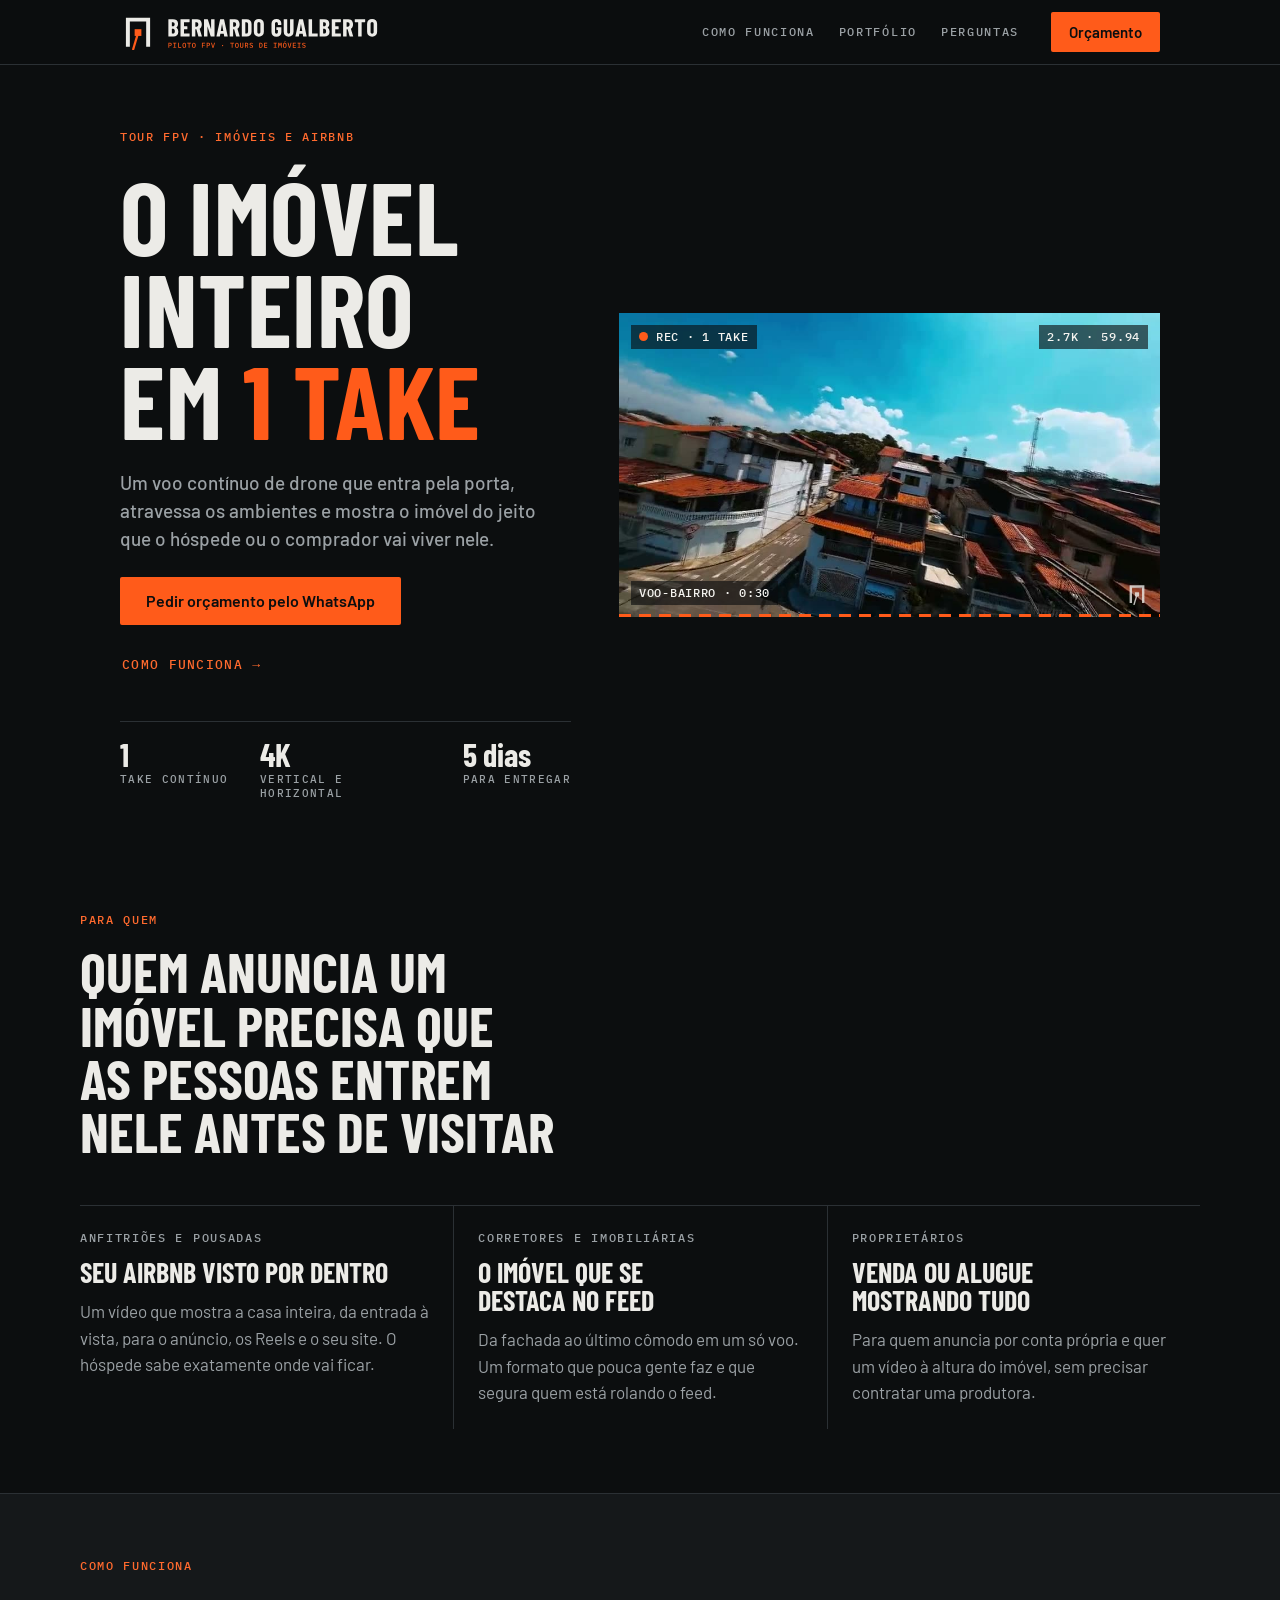
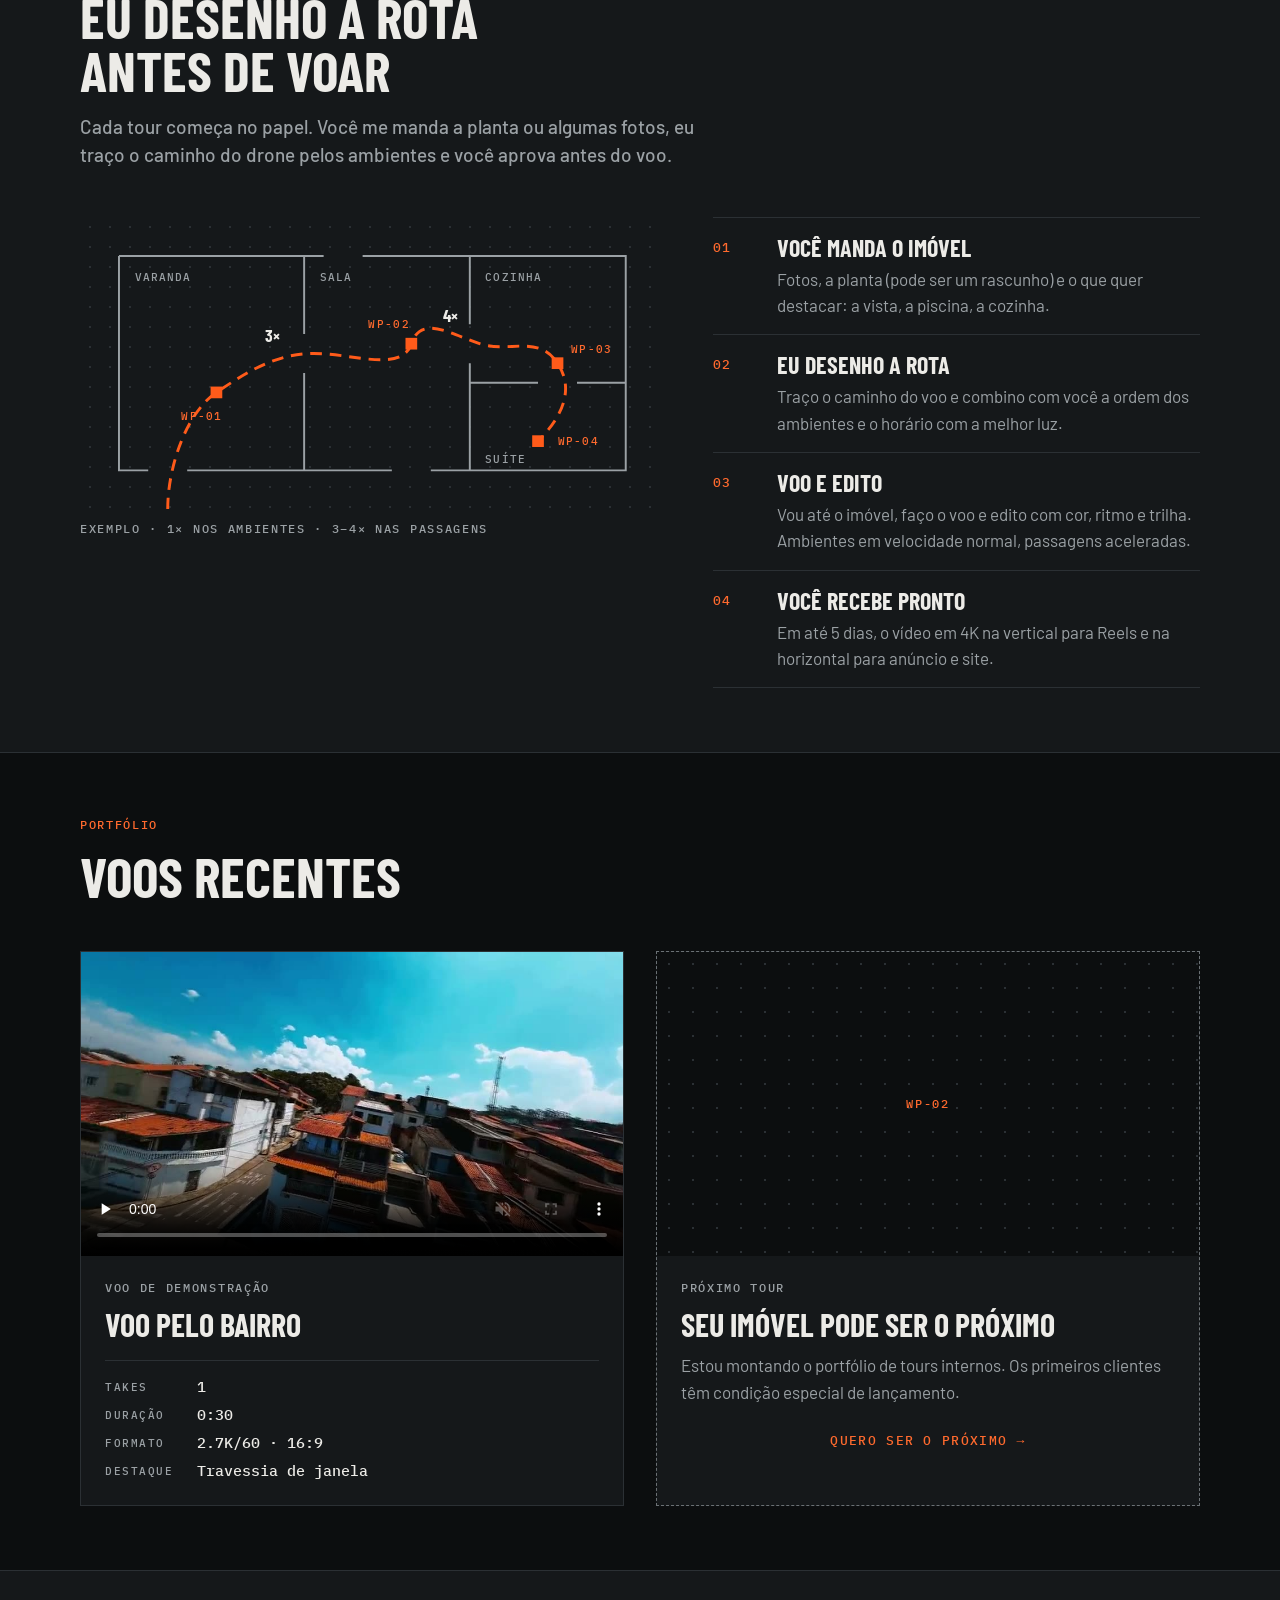
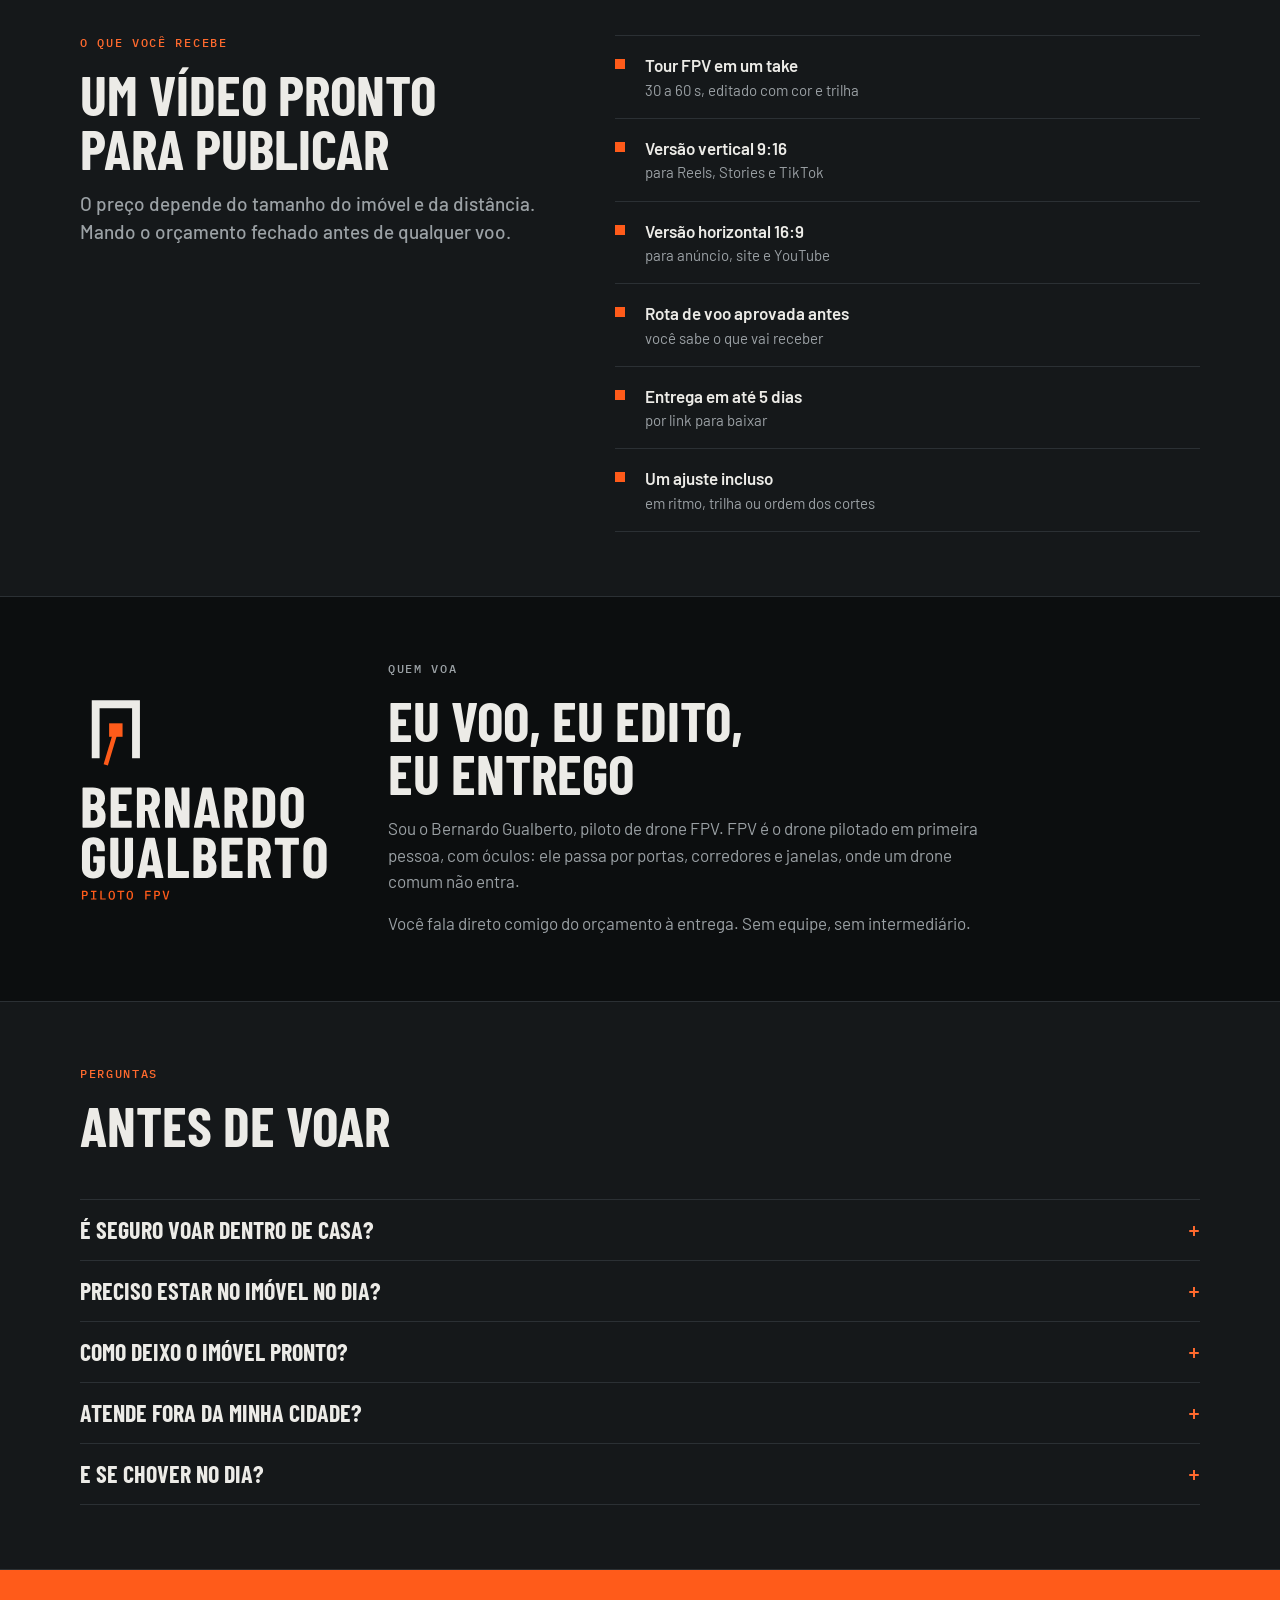
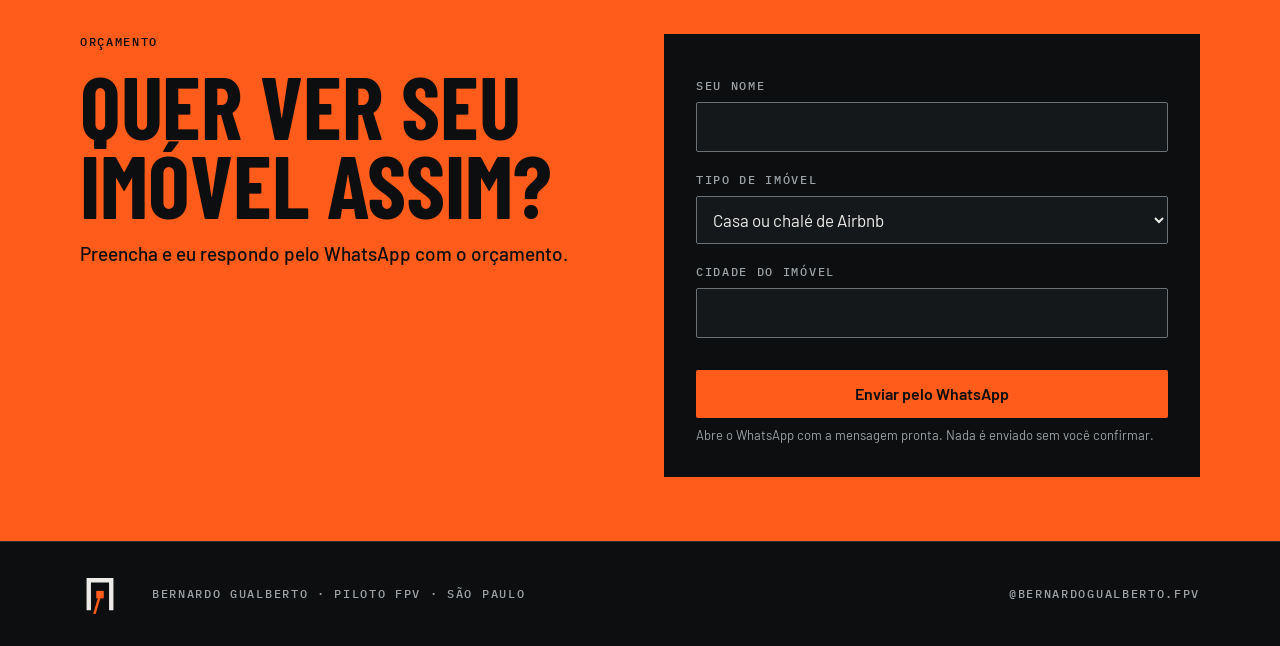
==== index.html @ 13e0ed96 "first commit" ====
<!doctype html>
<html lang="pt-BR">
<head>
<meta charset="utf-8">
<meta name="viewport" content="width=device-width, initial-scale=1, viewport-fit=cover">
<title>Bernardo Gualberto · Tour FPV de imóveis e Airbnb</title>
<meta name="description" content="Tour FPV de imóveis, Airbnb e pousadas: um voo contínuo de drone que entra pela porta e mostra o imóvel inteiro em um take. Orçamento pelo WhatsApp.">
<meta name="theme-color" content="#0c0e0f">
<link rel="icon" href="favicon.svg" type="image/svg+xml">
<link rel="canonical" href="https://bernardogualberto.com.br/">
<meta property="og:type" content="website">
<meta property="og:locale" content="pt_BR">
<meta property="og:title" content="Bernardo Gualberto · Tour FPV de imóveis">
<meta property="og:description" content="O imóvel inteiro em um take. Tour FPV para Airbnb, pousadas e imóveis à venda.">
<meta property="og:url" content="https://bernardogualberto.com.br/">
<meta property="og:image" content="https://bernardogualberto.com.br/assets/og.png">
<meta name="twitter:card" content="summary_large_image">
<link rel="preload" href="assets/fonts/barlow-condensed-latin-700-normal.woff2" as="font" type="font/woff2" crossorigin>
<link rel="stylesheet" href="styles.css">
<script type="application/ld+json">
{"@context":"https://schema.org","@type":"ProfessionalService","name":"Bernardo Gualberto · Tour FPV","description":"Filmagem FPV de imóveis, Airbnb e pousadas em um voo contínuo.","url":"https://bernardogualberto.com.br/","image":"https://bernardogualberto.com.br/assets/og.png","areaServed":"São Paulo","founder":{"@type":"Person","name":"Bernardo Gualberto","jobTitle":"Piloto de drone FPV"},"sameAs":["https://www.instagram.com/bernardogualberto.fpv/"]}
</script>
</head>
<body>

<header class="topo">
  <div class="topo__in">
    <a href="#inicio" class="topo__marca" aria-label="Bernardo Gualberto, início">
      <img src="assets/logos/assinatura-horizontal-noite.svg" alt="Bernardo Gualberto, piloto FPV" width="360" height="64">
    </a>
    <nav class="topo__nav" aria-label="Seções">
      <a href="#como-funciona">Como funciona</a>
      <a href="#portfolio">Portfólio</a>
      <a href="#perguntas">Perguntas</a>
    </nav>
    <a class="btn btn--primario btn--peq js-whats" href="#contato" data-msg="Oi Bernardo, quero um orçamento de tour FPV.">Orçamento</a>
  </div>
</header>

<main id="inicio">

  <!-- HERO: o vídeo é a prova -->
  <section class="hero">
    <div class="hero__texto">
      <p class="rotulo rotulo--sinal">Tour FPV · Imóveis e Airbnb</p>
      <h1 class="hero__titulo">O imóvel inteiro em <span class="destaque">1 take</span></h1>
      <p class="lead">Um voo contínuo de drone que entra pela porta, atravessa os ambientes e mostra o imóvel do jeito que o hóspede ou o comprador vai viver nele.</p>
      <div class="acoes">
        <a class="btn btn--primario js-whats" href="#contato" data-msg="Oi Bernardo, quero um orçamento de tour FPV.">Pedir orçamento pelo WhatsApp</a>
        <a class="btn btn--rota" href="#como-funciona">Como funciona →</a>
      </div>
      <ul class="hero__dados">
        <li><b>1</b><span>take contínuo</span></li>
        <li><b>4K</b><span>vertical e horizontal</span></li>
        <li><b>5 dias</b><span>para entregar</span></li>
      </ul>
    </div>
    <figure class="quadro hero__video">
      <video src="assets/media/voo-bairro.mp4" poster="assets/media/voo-bairro.jpg" autoplay muted loop playsinline preload="metadata" aria-label="Voo FPV contínuo pelo bairro, atravessando uma janela"></video>
      <div class="osd osd--te"><span class="osd__rec"></span>REC · 1 TAKE</div>
      <div class="osd osd--td">2.7K · 59.94</div>
      <div class="osd osd--be">VOO-BAIRRO · 0:30</div>
      <img class="osd--bd osd__marca" src="assets/logos/simbolo-mono-claro.svg" alt="" width="22" height="22">
    </figure>
  </section>

  <!-- PARA QUEM -->
  <section class="secao" id="para-quem">
    <div class="secao__cab">
      <p class="rotulo rotulo--sinal">Para quem</p>
      <h2 class="titulo-secao">Quem anuncia um imóvel precisa que as pessoas entrem nele antes de visitar</h2>
    </div>
    <div class="publicos">
      <article class="publico">
        <p class="rotulo">Anfitriões e pousadas</p>
        <h3>Seu Airbnb visto por dentro</h3>
        <p>Um vídeo que mostra a casa inteira, da entrada à vista, para o anúncio, os Reels e o seu site. O hóspede sabe exatamente onde vai ficar.</p>
      </article>
      <article class="publico">
        <p class="rotulo">Corretores e imobiliárias</p>
        <h3>O imóvel que se destaca no feed</h3>
        <p>Da fachada ao último cômodo em um só voo. Um formato que pouca gente faz e que segura quem está rolando o feed.</p>
      </article>
      <article class="publico">
        <p class="rotulo">Proprietários</p>
        <h3>Venda ou alugue mostrando tudo</h3>
        <p>Para quem anuncia por conta própria e quer um vídeo à altura do imóvel, sem precisar contratar uma produtora.</p>
      </article>
    </div>
  </section>

  <!-- COMO FUNCIONA: sequência real, por isso numerada -->
  <section class="secao secao--alivio" id="como-funciona">
    <div class="secao__cab">
      <p class="rotulo rotulo--sinal">Como funciona</p>
      <h2 class="titulo-secao">Eu desenho a rota antes de voar</h2>
      <p class="lead">Cada tour começa no papel. Você me manda a planta ou algumas fotos, eu traço o caminho do drone pelos ambientes e você aprova antes do voo.</p>
    </div>
    <div class="rota-grid">
      <figure class="rota" aria-label="Exemplo de rota de voo sobre a planta de uma casa">
        <svg viewBox="0 0 600 300" role="img">
          <title>Exemplo de rota de voo: entra pela varanda, passa pela sala e pela cozinha e termina na suíte</title>
          <path class="parede" d="M40 40H250M290 40H560V260H360M320 260H110M70 260H40V40"/>
          <path class="parede" d="M230 40V120M230 160V260"/>
          <path class="parede" d="M400 40V110M400 150V260"/>
          <path class="parede" d="M400 170H470M510 170H560"/>
          <text class="amb" x="56" y="66">VARANDA</text>
          <text class="amb" x="246" y="66">SALA</text>
          <text class="amb" x="416" y="66">COZINHA</text>
          <text class="amb" x="416" y="252">SUÍTE</text>
          <path class="linha-rota" d="M90 300C90 255 110 200 140 180S200 140 240 140S330 160 340 130S380 120 410 130S470 120 490 150S490 210 470 230"/>
          <rect class="wp" x="134" y="174" width="12" height="12"/><text class="wp-txt" x="104" y="208">WP-01</text>
          <rect class="wp" x="334" y="124" width="12" height="12"/><text class="wp-txt" x="296" y="114">WP-02</text>
          <rect class="wp" x="484" y="144" width="12" height="12"/><text class="wp-txt" x="504" y="140">WP-03</text>
          <rect class="wp" x="464" y="224" width="12" height="12"/><text class="wp-txt" x="490" y="234">WP-04</text>
          <text class="vel" x="190" y="128">3×</text><text class="vel" x="372" y="108">4×</text>
        </svg>
        <figcaption class="rotulo">Exemplo · 1× nos ambientes · 3–4× nas passagens</figcaption>
      </figure>
      <ol class="passos">
        <li><span class="passos__n">01</span><div><h3>Você manda o imóvel</h3><p>Fotos, a planta (pode ser um rascunho) e o que quer destacar: a vista, a piscina, a cozinha.</p></div></li>
        <li><span class="passos__n">02</span><div><h3>Eu desenho a rota</h3><p>Traço o caminho do voo e combino com você a ordem dos ambientes e o horário com a melhor luz.</p></div></li>
        <li><span class="passos__n">03</span><div><h3>Voo e edito</h3><p>Vou até o imóvel, faço o voo e edito com cor, ritmo e trilha. Ambientes em velocidade normal, passagens aceleradas.</p></div></li>
        <li><span class="passos__n">04</span><div><h3>Você recebe pronto</h3><p>Em até 5 dias, o vídeo em 4K na vertical para Reels e na horizontal para anúncio e site.</p></div></li>
      </ol>
    </div>
  </section>

  <!-- PORTFÓLIO -->
  <section class="secao" id="portfolio">
    <div class="secao__cab">
      <p class="rotulo rotulo--sinal">Portfólio</p>
      <h2 class="titulo-secao">Voos recentes</h2>
    </div>
    <div class="portfolio">
      <article class="ficha">
        <figure class="quadro">
          <video src="assets/media/voo-bairro.mp4" poster="assets/media/voo-bairro.jpg" controls muted playsinline preload="none" aria-label="Voo FPV pelo bairro"></video>
        </figure>
        <div class="ficha__corpo">
          <p class="rotulo rotulo--sinal">Voo de demonstração</p>
          <h3>Voo pelo bairro</h3>
          <dl>
            <dt>Takes</dt><dd>1</dd>
            <dt>Duração</dt><dd>0:30</dd>
            <dt>Formato</dt><dd>2.7K/60 · 16:9</dd>
            <dt>Destaque</dt><dd>Travessia de janela</dd>
          </dl>
        </div>
      </article>
      <article class="ficha ficha--vaga">
        <div class="quadro quadro--vazio">
          <span class="rotulo">WP-02</span>
        </div>
        <div class="ficha__corpo">
          <p class="rotulo rotulo--sinal">Próximo tour</p>
          <h3>Seu imóvel pode ser o próximo</h3>
          <p>Estou montando o portfólio de tours internos. Os primeiros clientes têm condição especial de lançamento.</p>
          <a class="btn btn--rota js-whats" href="#contato" data-msg="Oi Bernardo, vi a condição de lançamento e quero um orçamento de tour FPV.">Quero ser o próximo →</a>
        </div>
      </article>
    </div>
  </section>

  <!-- O QUE VEM NO PACOTE -->
  <section class="secao secao--alivio" id="pacote">
    <div class="pacote">
      <div class="secao__cab">
        <p class="rotulo rotulo--sinal">O que você recebe</p>
        <h2 class="titulo-secao">Um vídeo pronto para publicar</h2>
        <p class="lead">O preço depende do tamanho do imóvel e da distância. Mando o orçamento fechado antes de qualquer voo.</p>
      </div>
      <ul class="entregas">
        <li><b>Tour FPV em um take</b><span>30 a 60 s, editado com cor e trilha</span></li>
        <li><b>Versão vertical 9:16</b><span>para Reels, Stories e TikTok</span></li>
        <li><b>Versão horizontal 16:9</b><span>para anúncio, site e YouTube</span></li>
        <li><b>Rota de voo aprovada antes</b><span>você sabe o que vai receber</span></li>
        <li><b>Entrega em até 5 dias</b><span>por link para baixar</span></li>
        <li><b>Um ajuste incluso</b><span>em ritmo, trilha ou ordem dos cortes</span></li>
      </ul>
    </div>
  </section>

  <!-- SOBRE -->
  <section class="secao" id="sobre">
    <div class="sobre">
      <img class="sobre__marca" src="assets/logos/assinatura-empilhada-noite.svg" alt="Bernardo Gualberto, piloto FPV" width="250" height="236">
      <div class="sobre__texto">
        <p class="rotulo rotulo--sinal">Quem voa</p>
        <h2 class="titulo-secao">Eu voo, eu edito, eu entrego</h2>
        <p>Sou o Bernardo Gualberto, piloto de drone FPV. FPV é o drone pilotado em primeira pessoa, com óculos: ele passa por portas, corredores e janelas, onde um drone comum não entra.</p>
        <p>Você fala direto comigo do orçamento à entrega. Sem equipe, sem intermediário.</p>
      </div>
    </div>
  </section>

  <!-- PERGUNTAS -->
  <section class="secao secao--alivio" id="perguntas">
    <div class="secao__cab">
      <p class="rotulo rotulo--sinal">Perguntas</p>
      <h2 class="titulo-secao">Antes de voar</h2>
    </div>
    <div class="faq">
      <details>
        <summary>É seguro voar dentro de casa?</summary>
        <p>Sim. Uso um drone FPV de proteção nas hélices, feito para voo perto de paredes e móveis. Antes do voo, combinamos o que fica guardado e quem fica fora do caminho.</p>
      </details>
      <details>
        <summary>Preciso estar no imóvel no dia?</summary>
        <p>Não precisa. Basta alguém abrir o imóvel e deixar os ambientes arrumados. O voo leva de 1 a 2 horas, contando os testes.</p>
      </details>
      <details>
        <summary>Como deixo o imóvel pronto?</summary>
        <p>Como para uma visita: camas feitas, bancadas livres, luzes acesas e cortinas abertas. Mando um checklist depois da aprovação.</p>
      </details>
      <details>
        <summary>Atende fora da minha cidade?</summary>
        <p>Atendo São Paulo e região. Para outras cidades, o deslocamento entra no orçamento.</p>
      </details>
      <details>
        <summary>E se chover no dia?</summary>
        <p>Remarcamos sem custo. Tour interno pode acontecer com tempo nublado; o voo externo depende do vento e da chuva.</p>
      </details>
    </div>
  </section>

  <!-- CONTATO: monta a mensagem e abre o WhatsApp -->
  <section class="secao contato" id="contato">
    <div class="contato__in">
      <div class="secao__cab">
        <p class="rotulo rotulo--sinal">Orçamento</p>
        <h2 class="contato__titulo">Quer ver seu imóvel assim?</h2>
        <p class="lead">Preencha e eu respondo pelo WhatsApp com o orçamento.</p>
      </div>
      <form class="form" id="form-orcamento" novalidate>
        <label for="f-nome">Seu nome</label>
        <input id="f-nome" name="nome" autocomplete="name" required>
        <label for="f-tipo">Tipo de imóvel</label>
        <select id="f-tipo" name="tipo">
          <option>Casa ou chalé de Airbnb</option>
          <option>Pousada ou hotel</option>
          <option>Apartamento</option>
          <option>Casa à venda</option>
          <option>Sítio ou chácara</option>
          <option>Outro</option>
        </select>
        <label for="f-cidade">Cidade do imóvel</label>
        <input id="f-cidade" name="cidade" autocomplete="address-level2" required>
        <p class="form__erro" id="form-erro" hidden>Preencha seu nome e a cidade do imóvel.</p>
        <button class="btn btn--primario" type="submit">Enviar pelo WhatsApp</button>
        <p class="nota">Abre o WhatsApp com a mensagem pronta. Nada é enviado sem você confirmar.</p>
      </form>
    </div>
  </section>

</main>

<footer class="rodape">
  <div class="rodape__in">
    <img src="assets/logos/simbolo-noite.svg" alt="" width="40" height="40">
    <p class="rotulo">Bernardo Gualberto · Piloto FPV · São Paulo</p>
    <a class="rotulo" href="https://www.instagram.com/bernardogualberto.fpv/" rel="noopener">@bernardogualberto.fpv</a>
  </div>
</footer>

<a class="whats-flutuante js-whats" href="#contato" data-msg="Oi Bernardo, quero um orçamento de tour FPV." aria-label="Falar no WhatsApp">Orçamento</a>

<script src="script.js" defer></script>
</body>
</html>
---- styles.css ----
/* Bernardo Gualberto · Plano de Voo — landing page.
   Layout: coluna editorial de 1120px; hero em duas colunas (texto | quadro de vídeo com OSD),
   seções alternando fundo e alívio, sem cards arredondados nem sombras. Tema único: Noite. */

@font-face { font-family: "Barlow Condensed"; src: url("assets/fonts/barlow-condensed-latin-700-normal.woff2") format("woff2"); font-weight: 700; font-display: swap; }
@font-face { font-family: "Barlow"; src: url("assets/fonts/barlow-latin-400-normal.woff2") format("woff2"); font-weight: 400; font-display: swap; }
@font-face { font-family: "Barlow"; src: url("assets/fonts/barlow-latin-500-normal.woff2") format("woff2"); font-weight: 500; font-display: swap; }
@font-face { font-family: "Barlow"; src: url("assets/fonts/barlow-latin-600-normal.woff2") format("woff2"); font-weight: 600; font-display: swap; }
@font-face { font-family: "IBM Plex Mono"; src: url("assets/fonts/ibm-plex-mono-latin-500-normal.woff2") format("woff2"); font-weight: 500; font-display: swap; }

:root {
  color-scheme: dark;
  --fundo: #0c0e0f;
  --painel: #15181a;
  --alivio: #1e2225;
  --linha: #2b3034;
  --borda: #6b7175;
  --texto: #ecebe7;
  --texto-2: #9ba1a5;
  --sinal: #ff5b1a;
  --sinal-texto: #ff6a2e;
  --sobre-sinal: #0c0e0f;
  --osd: #f5f4f0;
  --osd-fundo: rgba(10, 12, 13, 0.62);

  --font-display: "Barlow Condensed", "Arial Narrow", sans-serif;
  --font-texto: Barlow, "Helvetica Neue", Arial, sans-serif;
  --font-mono: "IBM Plex Mono", ui-monospace, Menlo, monospace;

  --e1: 4px; --e2: 8px; --e3: 12px; --e4: 16px; --e6: 24px; --e8: 32px; --e12: 48px; --e16: 64px;
  --largura: 1120px;
  --gutter: clamp(16px, 4vw, 40px);
}

*, *::before, *::after { box-sizing: border-box; }
html { scroll-behavior: smooth; scroll-padding-top: 80px; }
body { margin: 0; background: var(--fundo); color: var(--texto); font: 400 17px/1.55 var(--font-texto); -webkit-font-smoothing: antialiased; }
img, video { max-width: 100%; display: block; }
a { color: inherit; }
h1, h2, h3 { margin: 0; text-wrap: balance; }
p { margin: 0; }
:focus-visible { outline: 2px solid var(--sinal-texto); outline-offset: 2px; }

.rotulo { font: 500 12px/16px var(--font-mono); letter-spacing: .14em; text-transform: uppercase; color: var(--texto-2); }
.rotulo--sinal { color: var(--sinal-texto); }
.lead { font-size: 19px; line-height: 28px; font-weight: 500; color: var(--texto-2); max-width: 60ch; }
.destaque { color: var(--sinal); }
.nota { font-size: 13px; line-height: 19px; color: var(--texto-2); }

/* Botões */
.btn { display: inline-flex; align-items: center; justify-content: center; gap: var(--e2); font: 600 16px/20px var(--font-texto); padding: var(--e3) var(--e6); border-radius: 2px; border: 2px solid transparent; text-decoration: none; cursor: pointer; transition: background .15s, color .15s, border-color .15s; }
.btn--primario { background: var(--sinal); color: var(--sobre-sinal); }
.btn--primario:hover { background: var(--texto); }
.btn--peq { padding: var(--e2) var(--e4); font-size: 15px; }
.btn--rota { padding-inline: 0; background: none; color: var(--sinal-texto); font: 500 13px/20px var(--font-mono); letter-spacing: .1em; text-transform: uppercase; }
.btn--rota:hover { color: var(--texto); }
.acoes { display: flex; flex-wrap: wrap; align-items: center; gap: var(--e4) var(--e8); }

/* Topo */
.topo { position: sticky; top: env(safe-area-inset-top, 0px); z-index: 10; background: rgba(12, 14, 15, .92); backdrop-filter: blur(8px); border-bottom: 1px solid var(--linha); }
.topo__in { max-width: var(--largura); margin: 0 auto; padding: var(--e3) var(--gutter); display: flex; align-items: center; gap: var(--e8); }
.topo__marca img { width: 260px; height: auto; }
.topo__nav { display: flex; gap: var(--e6); margin-left: auto; }
.topo__nav a { font: 500 12px/16px var(--font-mono); letter-spacing: .14em; text-transform: uppercase; text-decoration: none; color: var(--texto-2); }
.topo__nav a:hover { color: var(--texto); }

/* Hero */
.hero { max-width: var(--largura); margin: 0 auto; padding: var(--e16) var(--gutter) var(--e12); display: grid; grid-template-columns: minmax(0, 5fr) minmax(0, 6fr); gap: var(--e12); align-items: center; }
.hero__texto { display: flex; flex-direction: column; gap: var(--e6); min-width: 0; }
.hero__titulo { font: 700 clamp(56px, 8vw, 104px)/.9 var(--font-display); text-transform: uppercase; letter-spacing: .005em; }
.hero__dados { list-style: none; margin: var(--e2) 0 0; padding: var(--e4) 0 0; border-top: 1px solid var(--linha); display: grid; grid-template-columns: repeat(3, auto); justify-content: start; gap: var(--e8); }
.hero__dados li { display: flex; flex-direction: column; gap: 2px; }
.hero__dados b { font: 700 32px/1 var(--font-display); }
.hero__dados span { font: 500 11px/14px var(--font-mono); letter-spacing: .12em; text-transform: uppercase; color: var(--texto-2); }

/* Quadro de vídeo com OSD */
.quadro { position: relative; margin: 0; aspect-ratio: 16 / 9; width: 100%; max-width: 100%; overflow: hidden; background: var(--alivio); }
.quadro video { width: 100%; height: 100%; object-fit: cover; }
.osd { position: absolute; display: flex; align-items: center; gap: var(--e2); font: 500 12px/16px var(--font-mono); letter-spacing: .06em; color: var(--osd); background: var(--osd-fundo); padding: var(--e1) var(--e2); pointer-events: none; }
.osd--te { top: var(--e3); left: var(--e3); }
.osd--td { top: var(--e3); right: var(--e3); }
.osd--be { bottom: var(--e3); left: var(--e3); }
.osd--bd { position: absolute; bottom: var(--e3); right: var(--e3); }
.osd__rec { width: 9px; height: 9px; border-radius: 50%; background: var(--sinal); animation: rec 1.6s steps(2, jump-none) infinite; }
.osd__marca { width: 22px; height: 22px; opacity: .8; }
@keyframes rec { 50% { opacity: .2; } }
/* a rota tracejada que corta a base do hero */
.hero__video::after { content: ""; position: absolute; left: 0; right: 0; bottom: 0; height: 3px; background: repeating-linear-gradient(90deg, var(--sinal) 0 12px, transparent 12px 20px); }

/* Seções */
.secao { padding: var(--e16) var(--gutter); }
.secao > * { max-width: var(--largura); margin-inline: auto; }
.secao--alivio { background: var(--painel); border-block: 1px solid var(--linha); }
.secao__cab { display: flex; flex-direction: column; gap: var(--e4); margin-bottom: var(--e12); }
.titulo-secao { font: 700 clamp(36px, 5vw, 56px)/.95 var(--font-display); text-transform: uppercase; max-width: 22ch; }

/* Para quem */
.publicos { display: grid; grid-template-columns: repeat(3, minmax(0, 1fr)); gap: 0; border-top: 1px solid var(--linha); }
.publico { display: flex; flex-direction: column; gap: var(--e3); padding: var(--e6) var(--e6) var(--e6) 0; }
.publico + .publico { padding-left: var(--e6); border-left: 1px solid var(--linha); }
.publico h3 { font: 700 28px/1 var(--font-display); text-transform: uppercase; }
.publico p:last-child { color: var(--texto-2); }

/* Rota de voo */
.rota-grid { display: grid; grid-template-columns: minmax(0, 6fr) minmax(0, 5fr); gap: var(--e12); align-items: start; }
.rota { margin: 0; display: flex; flex-direction: column; gap: var(--e3); }
.rota svg { width: 100%; height: auto; background-image: radial-gradient(var(--linha) 1.2px, transparent 1.2px); background-size: 20px 20px; }
.rota .parede { fill: none; stroke: var(--texto-2); stroke-width: 2; }
.rota .linha-rota { fill: none; stroke: var(--sinal); stroke-width: 3; stroke-dasharray: 12 8; animation: voo 1.2s linear infinite; }
.rota .wp { fill: var(--sinal); }
.rota .wp-txt { fill: var(--sinal-texto); font: 500 11px var(--font-mono); letter-spacing: .12em; }
.rota .amb { fill: var(--texto-2); font: 500 11px var(--font-mono); letter-spacing: .1em; }
.rota .vel { fill: var(--texto); font: 700 18px var(--font-display); }
@keyframes voo { to { stroke-dashoffset: -20; } }
.passos { list-style: none; margin: 0; padding: 0; display: flex; flex-direction: column; }
.passos li { display: grid; grid-template-columns: 48px minmax(0, 1fr); gap: var(--e4); padding: var(--e4) 0; border-top: 1px solid var(--linha); }
.passos li:last-child { border-bottom: 1px solid var(--linha); }
.passos__n { font: 500 13px/28px var(--font-mono); letter-spacing: .1em; color: var(--sinal-texto); }
.passos h3 { font: 700 24px/28px var(--font-display); text-transform: uppercase; }
.passos p { color: var(--texto-2); margin-top: var(--e1); }

/* Portfólio */
.portfolio { display: grid; grid-template-columns: repeat(2, minmax(0, 1fr)); gap: var(--e8); }
.ficha { display: flex; flex-direction: column; background: var(--painel); border: 1px solid var(--linha); min-width: 0; }
.ficha__corpo { display: flex; flex-direction: column; gap: var(--e3); padding: var(--e6); }
.ficha h3 { font: 700 32px/1 var(--font-display); text-transform: uppercase; }
.ficha p { color: var(--texto-2); }
.ficha dl { margin: var(--e2) 0 0; padding-top: var(--e4); border-top: 1px solid var(--linha); display: grid; grid-template-columns: auto 1fr; gap: var(--e2) var(--e6); }
.ficha dt { font: 500 11px/20px var(--font-mono); letter-spacing: .14em; text-transform: uppercase; color: var(--texto-2); }
.ficha dd { margin: 0; font: 500 15px/20px var(--font-mono); font-variant-numeric: tabular-nums; }
.ficha--vaga { border-style: dashed; border-color: var(--borda); }
.quadro--vazio { display: grid; place-items: center; background-color: var(--fundo); background-image: radial-gradient(var(--linha) 1.5px, transparent 1.5px); background-size: 24px 24px; }
.quadro--vazio .rotulo { color: var(--sinal-texto); }

/* Pacote */
.pacote { display: grid; grid-template-columns: minmax(0, 5fr) minmax(0, 6fr); gap: var(--e12); align-items: start; }
.pacote .secao__cab { margin-bottom: 0; }
.entregas { list-style: none; margin: 0; padding: 0; border-top: 1px solid var(--linha); }
.entregas li { display: grid; grid-template-columns: 14px minmax(0, 1fr); column-gap: var(--e4); padding: var(--e4) 0; border-bottom: 1px solid var(--linha); }
.entregas li::before { content: ""; width: 10px; height: 10px; margin-top: 7px; background: var(--sinal); grid-row: span 2; }
.entregas b { font-weight: 600; }
.entregas span { color: var(--texto-2); font-size: 15px; }

/* Sobre */
.sobre { display: grid; grid-template-columns: 260px minmax(0, 1fr); gap: var(--e12); align-items: center; }
.sobre__marca { width: 250px; height: auto; }
.sobre__texto { display: flex; flex-direction: column; gap: var(--e4); max-width: 62ch; }
.sobre__texto p { color: var(--texto-2); }

/* FAQ */
.faq { display: flex; flex-direction: column; border-top: 1px solid var(--linha); }
.faq details { border-bottom: 1px solid var(--linha); }
.faq summary { list-style: none; cursor: pointer; display: flex; justify-content: space-between; gap: var(--e4); padding: var(--e4) 0; font: 700 24px/28px var(--font-display); text-transform: uppercase; }
.faq summary::-webkit-details-marker { display: none; }
.faq summary::after { content: "+"; font: 500 20px/28px var(--font-mono); color: var(--sinal-texto); }
.faq details[open] summary::after { content: "−"; }
.faq details p { padding-bottom: var(--e6); color: var(--texto-2); max-width: 65ch; }

/* Contato */
.contato { background: var(--sinal); color: var(--sobre-sinal); }
.contato__in { display: grid; grid-template-columns: minmax(0, 1fr) minmax(0, 1fr); gap: var(--e12); align-items: start; }
.contato .rotulo--sinal, .contato .lead { color: var(--sobre-sinal); }
.contato__titulo { font: 700 clamp(48px, 7vw, 88px)/.9 var(--font-display); text-transform: uppercase; }
.form { display: flex; flex-direction: column; gap: var(--e2); background: var(--fundo); color: var(--texto); padding: var(--e8); }
.form label { font: 500 12px/16px var(--font-mono); letter-spacing: .14em; text-transform: uppercase; color: var(--texto-2); margin-top: var(--e3); }
.form input, .form select { font: 400 17px/24px var(--font-texto); color: var(--texto); background: var(--painel); border: 1px solid var(--borda); border-radius: 2px; padding: var(--e3); width: 100%; }
.form input:focus, .form select:focus { outline: 2px solid var(--sinal-texto); outline-offset: 2px; }
.form .btn { margin-top: var(--e6); }
.form__erro { color: var(--sinal-texto); font-size: 14px; margin-top: var(--e2); }

/* Rodapé */
.rodape { border-top: 1px solid var(--linha); padding: var(--e8) var(--gutter) calc(var(--e8) + env(safe-area-inset-bottom, 0px)); }
.rodape__in { max-width: var(--largura); margin: 0 auto; display: flex; flex-wrap: wrap; align-items: center; gap: var(--e4) var(--e8); }
.rodape__in a { margin-left: auto; text-decoration: none; }
.rodape__in a:hover { color: var(--texto); }

/* Botão flutuante (só no celular) */
.whats-flutuante { display: none; }

@media (max-width: 900px) {
  .topo__nav { display: none; }
  .topo__in { justify-content: space-between; }
  .topo__marca img { width: 200px; }
  .hero, .rota-grid, .pacote, .contato__in { grid-template-columns: minmax(0, 1fr); }
  .hero { padding-top: var(--e8); gap: var(--e8); }
  .hero__video { order: -1; }
  .publicos { grid-template-columns: minmax(0, 1fr); }
  .publico, .publico + .publico { padding: var(--e6) 0; border-left: 0; }
  .publico + .publico { border-top: 1px solid var(--linha); }
  .portfolio { grid-template-columns: minmax(0, 1fr); }
  .sobre { grid-template-columns: minmax(0, 1fr); gap: var(--e8); }
  .sobre__marca { width: 180px; }
  .secao { padding-block: var(--e12); }
  .secao__cab { margin-bottom: var(--e8); }
  .form { padding: var(--e6); }
  .rodape__in a { margin-left: 0; }
  .whats-flutuante { display: inline-flex; position: fixed; right: var(--e4); bottom: calc(var(--e4) + env(safe-area-inset-bottom, 0px)); z-index: 20; background: var(--sinal); color: var(--sobre-sinal); font: 600 15px/20px var(--font-texto); padding: var(--e3) var(--e6); border-radius: 2px; text-decoration: none; }
}
@media (max-width: 420px) {
  .hero__dados { gap: var(--e4); }
  .hero__dados b { font-size: 26px; }
  .topo .btn--peq { display: none; }
}
@media (prefers-reduced-motion: reduce) {
  html { scroll-behavior: auto; }
  .rota .linha-rota, .osd__rec { animation: none; }
}
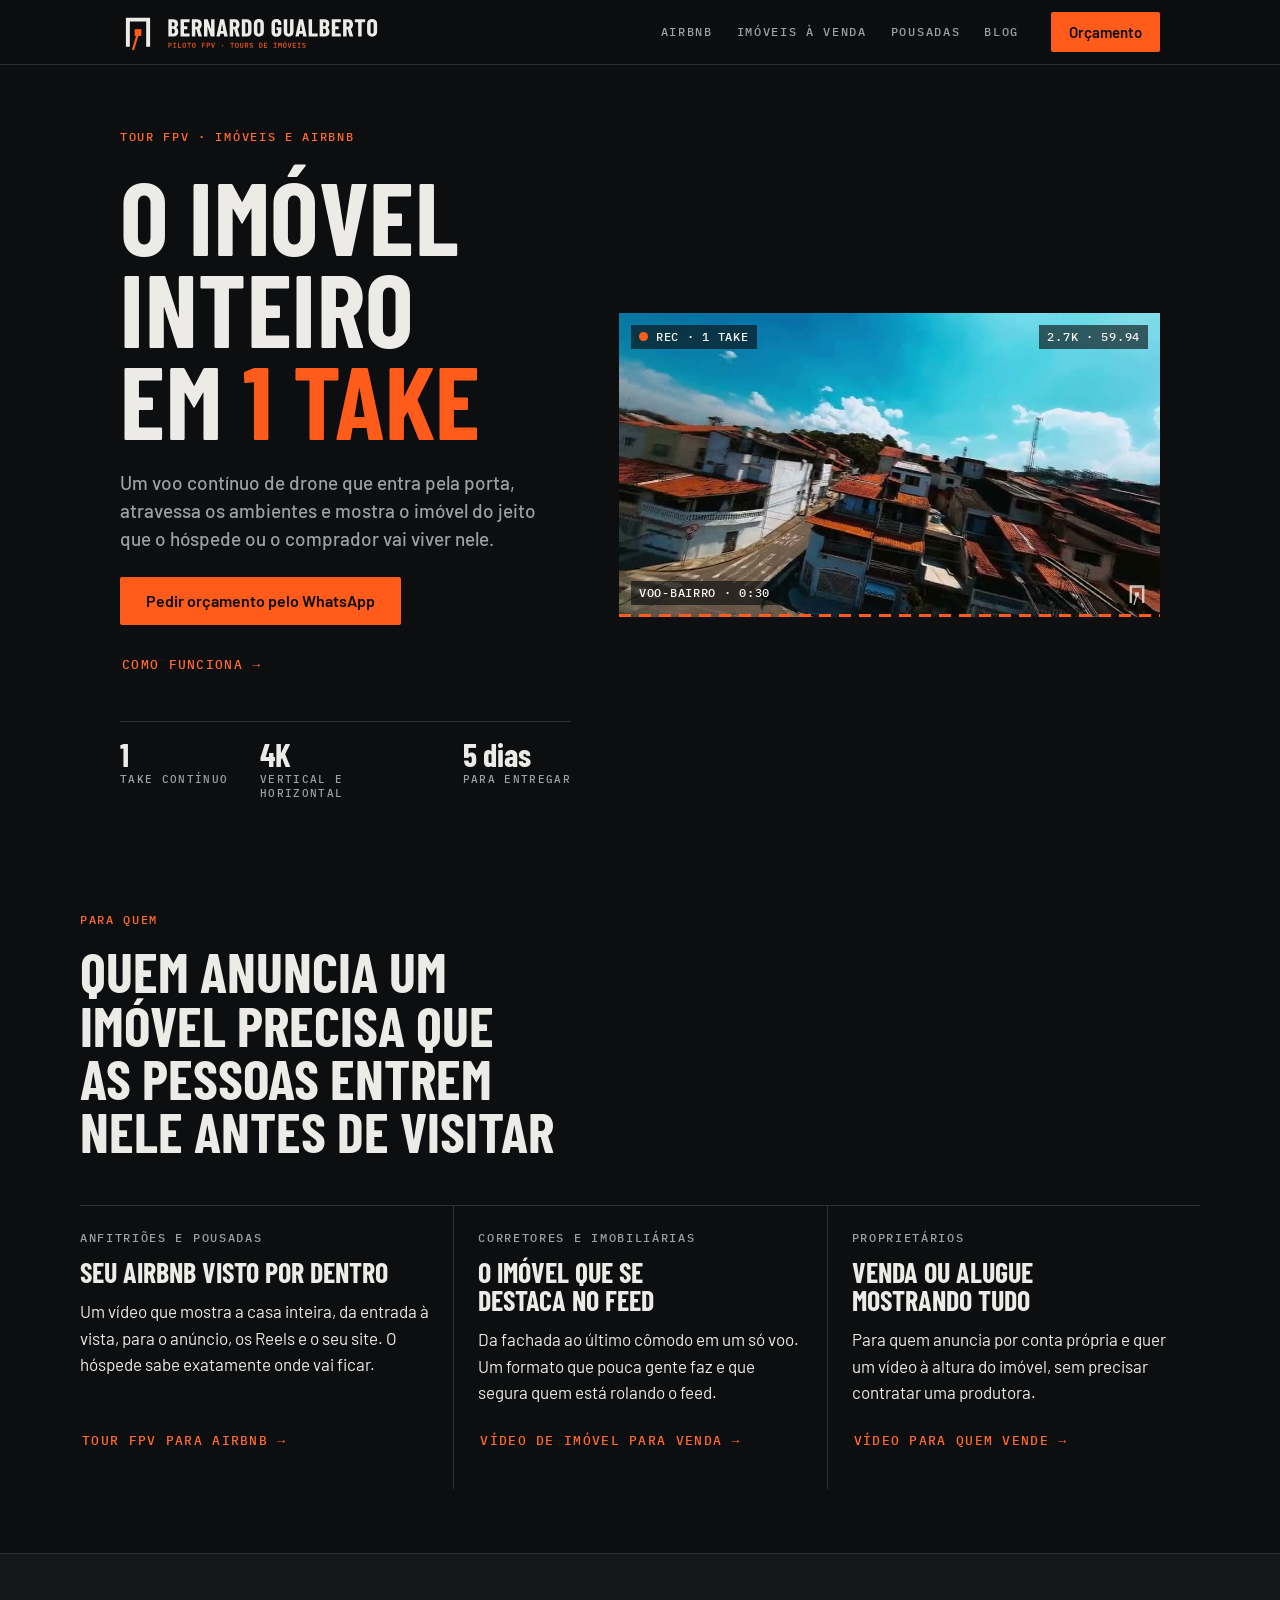
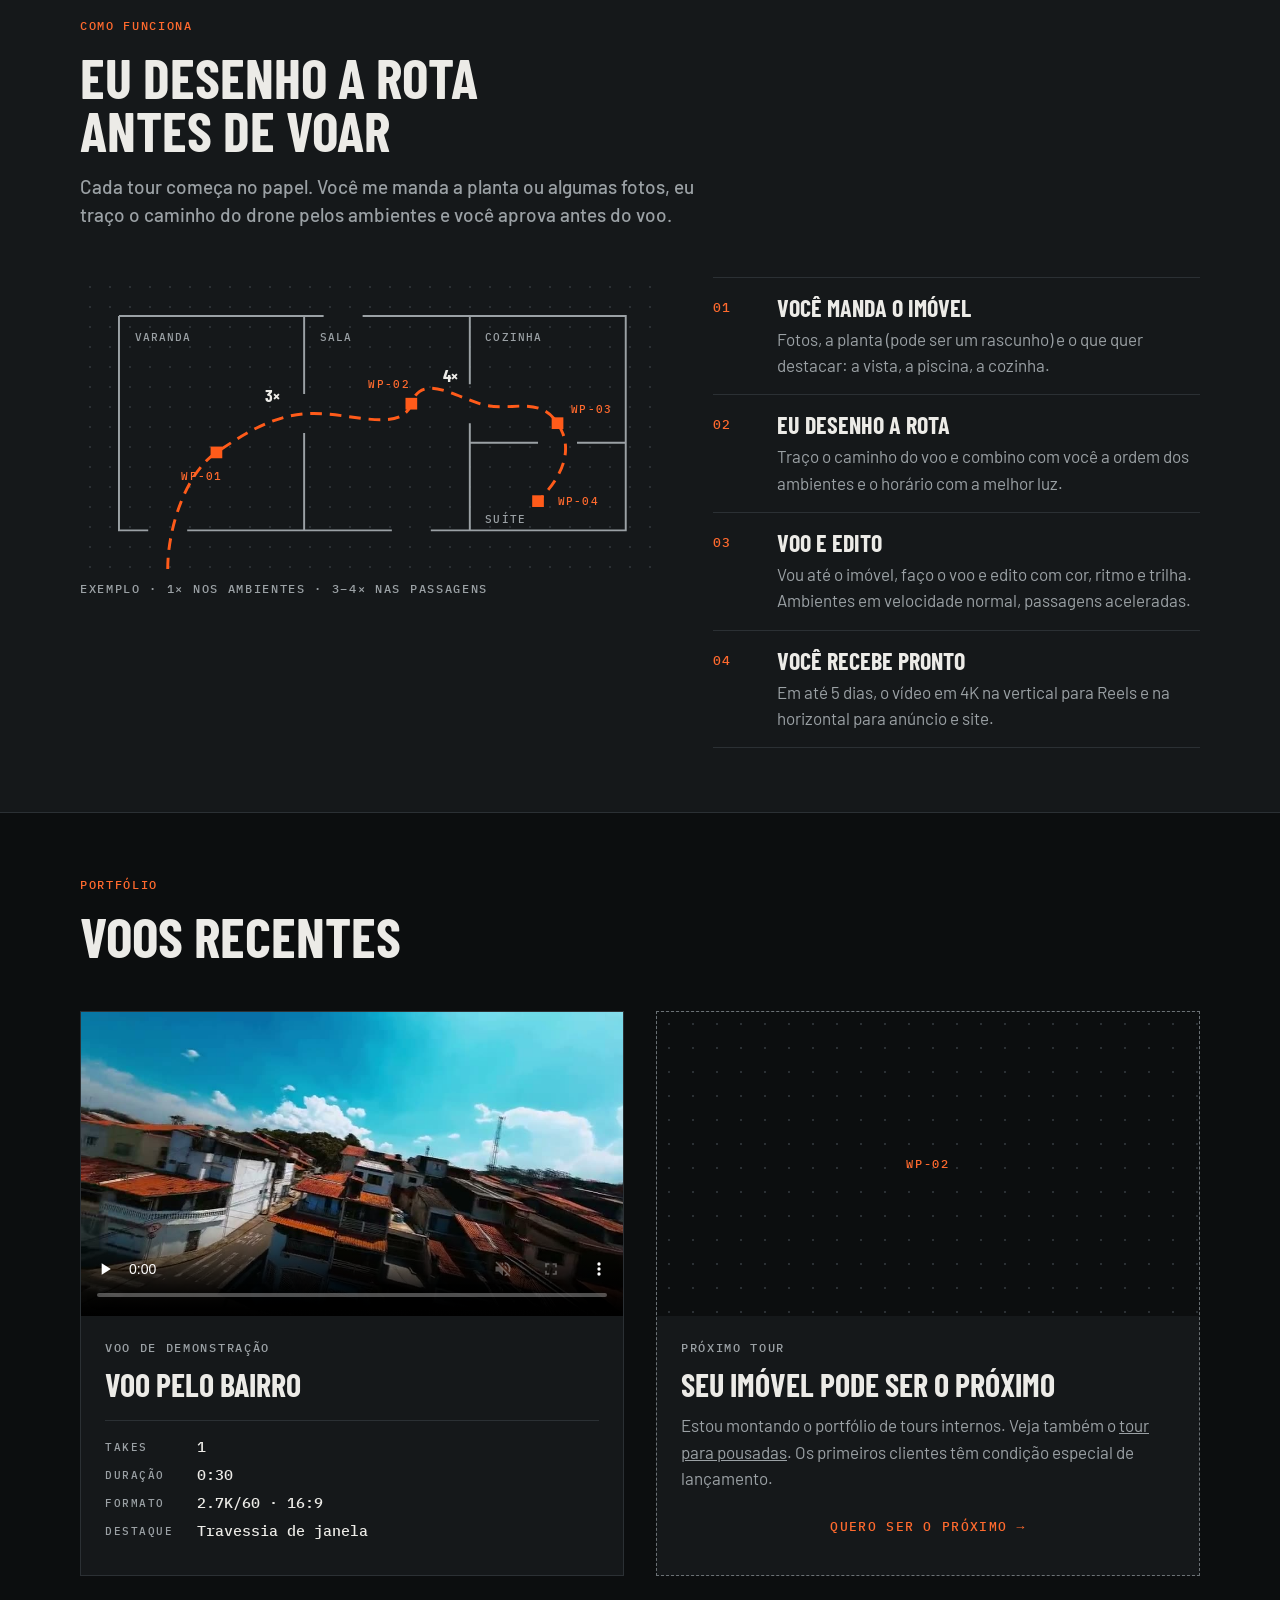
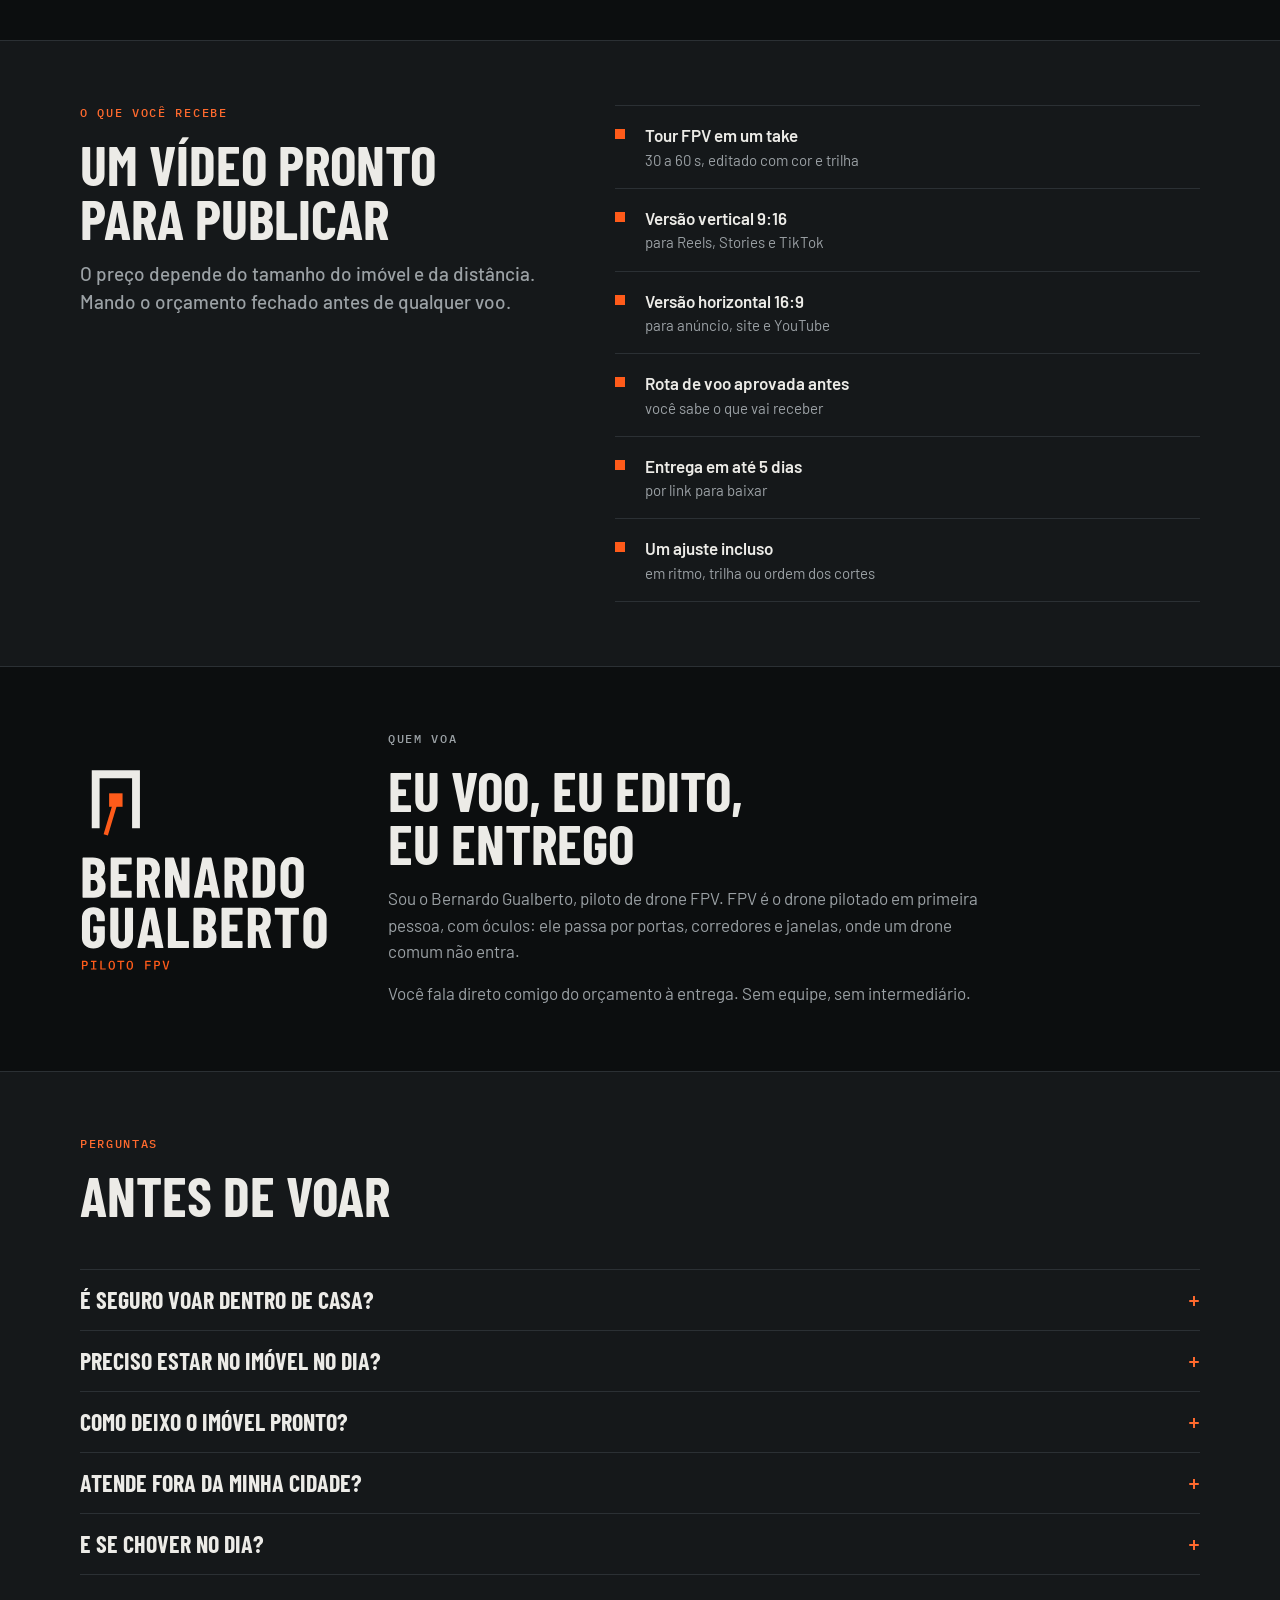
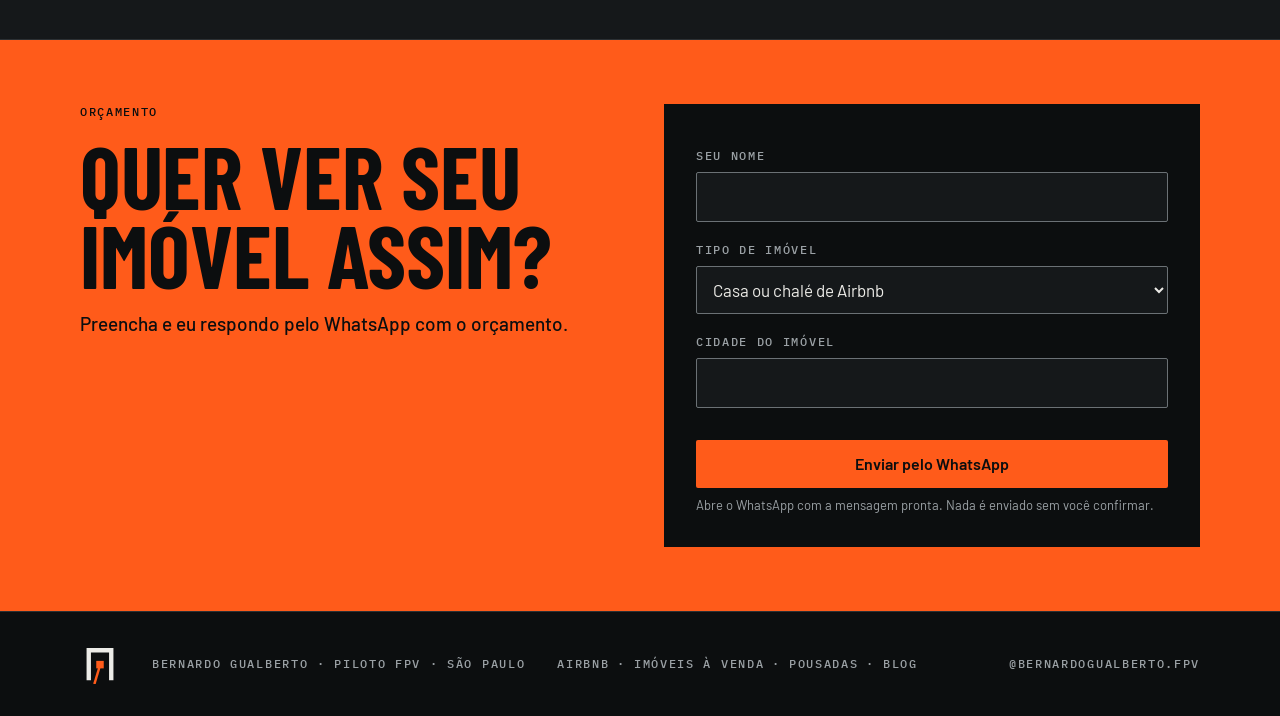
==== commit 9c2e2946: "SEO: páginas de serviço, blog, dados estruturados, sitemap, robots, 404 e manifest" ====
--- a/index.html
+++ b/index.html
@@ -5,20 +5,159 @@
 <meta name="viewport" content="width=device-width, initial-scale=1, viewport-fit=cover">
 <title>Bernardo Gualberto · Tour FPV de imóveis e Airbnb</title>
 <meta name="description" content="Tour FPV de imóveis, Airbnb e pousadas: um voo contínuo de drone que entra pela porta e mostra o imóvel inteiro em um take. Orçamento pelo WhatsApp.">
+<meta name="robots" content="index, follow, max-image-preview:large, max-video-preview:-1">
 <meta name="theme-color" content="#0c0e0f">
+<link rel="apple-touch-icon" href="/assets/apple-touch-icon.png">
+<link rel="manifest" href="/site.webmanifest">
+<meta property="og:site_name" content="Gualberto Studio">
 <link rel="icon" href="favicon.svg" type="image/svg+xml">
-<link rel="canonical" href="https://bernardogualberto.com.br/">
+<link rel="canonical" href="https://gualbertostudio.com/">
 <meta property="og:type" content="website">
 <meta property="og:locale" content="pt_BR">
 <meta property="og:title" content="Bernardo Gualberto · Tour FPV de imóveis">
 <meta property="og:description" content="O imóvel inteiro em um take. Tour FPV para Airbnb, pousadas e imóveis à venda.">
-<meta property="og:url" content="https://bernardogualberto.com.br/">
-<meta property="og:image" content="https://bernardogualberto.com.br/assets/og.png">
+<meta property="og:url" content="https://gualbertostudio.com/">
+<meta property="og:image" content="https://gualbertostudio.com/assets/og.png">
 <meta name="twitter:card" content="summary_large_image">
 <link rel="preload" href="assets/fonts/barlow-condensed-latin-700-normal.woff2" as="font" type="font/woff2" crossorigin>
 <link rel="stylesheet" href="styles.css">
 <script type="application/ld+json">
-{"@context":"https://schema.org","@type":"ProfessionalService","name":"Bernardo Gualberto · Tour FPV","description":"Filmagem FPV de imóveis, Airbnb e pousadas em um voo contínuo.","url":"https://bernardogualberto.com.br/","image":"https://bernardogualberto.com.br/assets/og.png","areaServed":"São Paulo","founder":{"@type":"Person","name":"Bernardo Gualberto","jobTitle":"Piloto de drone FPV"},"sameAs":["https://www.instagram.com/bernardogualberto.fpv/"]}
+{
+ "@context": "https://schema.org",
+ "@graph": [
+  {
+   "@type": "ProfessionalService",
+   "@id": "https://gualbertostudio.com/#negocio",
+   "name": "Gualberto Studio · Tour FPV",
+   "alternateName": "Bernardo Gualberto Piloto FPV",
+   "description": "Tour FPV de imóveis, Airbnb e pousadas: um voo contínuo de drone que mostra o imóvel inteiro em um take.",
+   "url": "https://gualbertostudio.com/",
+   "image": "https://gualbertostudio.com/assets/og.png",
+   "logo": "https://gualbertostudio.com/assets/apple-touch-icon.png",
+   "telephone": "+55-11-96637-6200",
+   "priceRange": "Sob orçamento",
+   "areaServed": {
+    "@type": "State",
+    "name": "São Paulo"
+   },
+   "address": {
+    "@type": "PostalAddress",
+    "addressRegion": "SP",
+    "addressCountry": "BR"
+   },
+   "founder": {
+    "@id": "https://gualbertostudio.com/#bernardo"
+   },
+   "sameAs": [
+    "https://www.instagram.com/bernardogualberto.fpv/"
+   ],
+   "hasOfferCatalog": {
+    "@type": "OfferCatalog",
+    "name": "Serviços de filmagem FPV",
+    "itemListElement": [
+     {
+      "@type": "Offer",
+      "itemOffered": {
+       "@type": "Service",
+       "name": "Tour FPV para Airbnb",
+       "url": "https://gualbertostudio.com/tour-fpv-airbnb/"
+      }
+     },
+     {
+      "@type": "Offer",
+      "itemOffered": {
+       "@type": "Service",
+       "name": "Vídeo de imóvel com drone FPV",
+       "url": "https://gualbertostudio.com/video-imovel-drone-fpv/"
+      }
+     },
+     {
+      "@type": "Offer",
+      "itemOffered": {
+       "@type": "Service",
+       "name": "Filmagem FPV para pousadas e hotéis",
+       "url": "https://gualbertostudio.com/filmagem-fpv-pousadas-hoteis/"
+      }
+     }
+    ]
+   }
+  },
+  {
+   "@type": "Person",
+   "@id": "https://gualbertostudio.com/#bernardo",
+   "name": "Bernardo Gualberto",
+   "jobTitle": "Piloto de drone FPV",
+   "url": "https://gualbertostudio.com/",
+   "sameAs": [
+    "https://www.instagram.com/bernardogualberto.fpv/"
+   ]
+  },
+  {
+   "@type": "WebSite",
+   "@id": "https://gualbertostudio.com/#site",
+   "name": "Gualberto Studio",
+   "url": "https://gualbertostudio.com/",
+   "inLanguage": "pt-BR",
+   "publisher": {
+    "@id": "https://gualbertostudio.com/#negocio"
+   }
+  },
+  {
+   "@type": "VideoObject",
+   "name": "Voo FPV contínuo pelo bairro",
+   "description": "Voo de demonstração em um take, atravessando uma janela, filmado por Bernardo Gualberto.",
+   "thumbnailUrl": "https://gualbertostudio.com/assets/media/voo-bairro.jpg",
+   "contentUrl": "https://gualbertostudio.com/assets/media/voo-bairro.mp4",
+   "uploadDate": "2026-10-09",
+   "duration": "PT30S"
+  },
+  {
+   "@type": "FAQPage",
+   "mainEntity": [
+    {
+     "@type": "Question",
+     "name": "É seguro voar dentro de casa?",
+     "acceptedAnswer": {
+      "@type": "Answer",
+      "text": "Sim. Uso um drone FPV de proteção nas hélices, feito para voo perto de paredes e móveis. Antes do voo, combinamos o que fica guardado e quem fica fora do caminho."
+     }
+    },
+    {
+     "@type": "Question",
+     "name": "Preciso estar no imóvel no dia?",
+     "acceptedAnswer": {
+      "@type": "Answer",
+      "text": "Não precisa. Basta alguém abrir o imóvel e deixar os ambientes arrumados. O voo leva de 1 a 2 horas, contando os testes."
+     }
+    },
+    {
+     "@type": "Question",
+     "name": "Como deixo o imóvel pronto?",
+     "acceptedAnswer": {
+      "@type": "Answer",
+      "text": "Como para uma visita: camas feitas, bancadas livres, luzes acesas e cortinas abertas. Mando um checklist depois da aprovação."
+     }
+    },
+    {
+     "@type": "Question",
+     "name": "Atende fora da minha cidade?",
+     "acceptedAnswer": {
+      "@type": "Answer",
+      "text": "Atendo São Paulo e região. Para outras cidades, o deslocamento entra no orçamento."
+     }
+    },
+    {
+     "@type": "Question",
+     "name": "E se chover no dia?",
+     "acceptedAnswer": {
+      "@type": "Answer",
+      "text": "Remarcamos sem custo. Tour interno pode acontecer com tempo nublado; o voo externo depende do vento e da chuva."
+     }
+    }
+   ]
+  }
+ ]
+}
 </script>
 </head>
 <body>
@@ -29,9 +168,10 @@
       <img src="assets/logos/assinatura-horizontal-noite.svg" alt="Bernardo Gualberto, piloto FPV" width="360" height="64">
     </a>
     <nav class="topo__nav" aria-label="Seções">
-      <a href="#como-funciona">Como funciona</a>
-      <a href="#portfolio">Portfólio</a>
-      <a href="#perguntas">Perguntas</a>
+      <a href="/tour-fpv-airbnb/">Airbnb</a>
+      <a href="/video-imovel-drone-fpv/">Imóveis à venda</a>
+      <a href="/filmagem-fpv-pousadas-hoteis/">Pousadas</a>
+      <a href="/blog/">Blog</a>
     </nav>
     <a class="btn btn--primario btn--peq js-whats" href="#contato" data-msg="Oi Bernardo, quero um orçamento de tour FPV.">Orçamento</a>
   </div>
@@ -75,16 +215,19 @@
         <p class="rotulo">Anfitriões e pousadas</p>
         <h3>Seu Airbnb visto por dentro</h3>
         <p>Um vídeo que mostra a casa inteira, da entrada à vista, para o anúncio, os Reels e o seu site. O hóspede sabe exatamente onde vai ficar.</p>
+        <a class="btn btn--rota" href="/tour-fpv-airbnb/">Tour FPV para Airbnb →</a>
       </article>
       <article class="publico">
         <p class="rotulo">Corretores e imobiliárias</p>
         <h3>O imóvel que se destaca no feed</h3>
         <p>Da fachada ao último cômodo em um só voo. Um formato que pouca gente faz e que segura quem está rolando o feed.</p>
+        <a class="btn btn--rota" href="/video-imovel-drone-fpv/">Vídeo de imóvel para venda →</a>
       </article>
       <article class="publico">
         <p class="rotulo">Proprietários</p>
         <h3>Venda ou alugue mostrando tudo</h3>
         <p>Para quem anuncia por conta própria e quer um vídeo à altura do imóvel, sem precisar contratar uma produtora.</p>
+        <a class="btn btn--rota" href="/video-imovel-drone-fpv/">Vídeo para quem vende →</a>
       </article>
     </div>
   </section>
@@ -155,7 +298,7 @@
         <div class="ficha__corpo">
           <p class="rotulo rotulo--sinal">Próximo tour</p>
           <h3>Seu imóvel pode ser o próximo</h3>
-          <p>Estou montando o portfólio de tours internos. Os primeiros clientes têm condição especial de lançamento.</p>
+          <p>Estou montando o portfólio de tours internos. Veja também o <a href="/filmagem-fpv-pousadas-hoteis/">tour para pousadas</a>. Os primeiros clientes têm condição especial de lançamento.</p>
           <a class="btn btn--rota js-whats" href="#contato" data-msg="Oi Bernardo, vi a condição de lançamento e quero um orçamento de tour FPV.">Quero ser o próximo →</a>
         </div>
       </article>
@@ -259,6 +402,7 @@
   <div class="rodape__in">
     <img src="assets/logos/simbolo-noite.svg" alt="" width="40" height="40">
     <p class="rotulo">Bernardo Gualberto · Piloto FPV · São Paulo</p>
+    <p class="rodape__links rotulo"><a href="/tour-fpv-airbnb/">Airbnb</a> · <a href="/video-imovel-drone-fpv/">Imóveis à venda</a> · <a href="/filmagem-fpv-pousadas-hoteis/">Pousadas</a> · <a href="/blog/">Blog</a></p>
     <a class="rotulo" href="https://www.instagram.com/bernardogualberto.fpv/" rel="noopener">@bernardogualberto.fpv</a>
   </div>
 </footer>
--- a/styles.css
+++ b/styles.css
@@ -205,3 +205,49 @@
   html { scroll-behavior: auto; }
   .rota .linha-rota, .osd__rec { animation: none; }
 }
+
+/* Páginas internas (serviços, blog e artigos) — geradas por seo/build.py */
+.trilha { max-width: var(--largura); margin: 0 auto; padding: var(--e6) var(--gutter) 0; font: 500 12px/16px var(--font-mono); letter-spacing: .1em; text-transform: uppercase; color: var(--texto-2); display: flex; flex-wrap: wrap; gap: var(--e2); }
+.trilha a { text-decoration: none; color: var(--texto-2); }
+.trilha a:hover { color: var(--texto); }
+.trilha [aria-current] { color: var(--texto); }
+.pagina { max-width: var(--largura); margin: 0 auto; padding: var(--e8) var(--gutter) var(--e16); }
+.pagina__cab { display: flex; flex-direction: column; gap: var(--e4); padding-bottom: var(--e8); margin-bottom: var(--e8); border-bottom: 1px solid var(--linha); position: relative; }
+.pagina__cab::after { content: ""; position: absolute; left: 0; bottom: -2px; width: min(320px, 60%); height: 3px; background: repeating-linear-gradient(90deg, var(--sinal) 0 12px, transparent 12px 20px); }
+.pagina__titulo { font: 700 clamp(44px, 7vw, 88px)/.92 var(--font-display); text-transform: uppercase; max-width: 18ch; }
+.prosa { max-width: 68ch; display: flex; flex-direction: column; gap: var(--e4); }
+.prosa h2 { font: 700 clamp(28px, 4vw, 40px)/1 var(--font-display); text-transform: uppercase; margin-top: var(--e8); }
+.prosa p, .prosa li { color: var(--texto-2); }
+.prosa strong { color: var(--texto); font-weight: 600; }
+.prosa a { color: var(--sinal-texto); text-underline-offset: 3px; }
+.prosa a:hover { color: var(--texto); }
+.prosa ul, .prosa ol { margin: 0; padding-left: 1.2em; display: flex; flex-direction: column; gap: var(--e2); }
+.prosa ul li::marker { color: var(--sinal); }
+.prosa ol li::marker { color: var(--sinal-texto); font-family: var(--font-mono); font-size: 13px; }
+.tabela-rolagem { overflow-x: auto; border: 1px solid var(--linha); }
+.prosa table { border-collapse: collapse; width: 100%; min-width: 620px; font-size: 15px; }
+.prosa th, .prosa td { text-align: left; vertical-align: top; padding: var(--e3) var(--e4); border-bottom: 1px solid var(--linha); color: var(--texto-2); }
+.prosa thead th { font: 500 11px/16px var(--font-mono); letter-spacing: .12em; text-transform: uppercase; color: var(--sinal-texto); background: var(--painel); }
+.prosa tbody th { color: var(--texto); font-weight: 600; }
+.pagina__faq { margin-top: var(--e12); display: flex; flex-direction: column; gap: var(--e6); max-width: 68ch; }
+.relacionados > div { max-width: var(--largura); margin: 0 auto; display: flex; flex-direction: column; gap: var(--e6); }
+.relacionados__grade { display: grid; grid-template-columns: repeat(3, minmax(0, 1fr)); gap: var(--e4); }
+.relacionados__grade--lista { grid-template-columns: repeat(2, minmax(0, 1fr)); }
+.card-link { display: flex; flex-direction: column; gap: var(--e2); padding: var(--e6); background: var(--fundo); border: 1px solid var(--linha); text-decoration: none; min-width: 0; transition: border-color .15s; }
+.card-link:hover { border-color: var(--sinal); }
+.card-link strong { font: 700 24px/1.05 var(--font-display); text-transform: uppercase; color: var(--texto); }
+.card-link span:last-child { color: var(--texto-2); font-size: 15px; }
+.contato--curto .contato__in { align-items: end; }
+.contato__acao { display: flex; flex-direction: column; gap: var(--e6); align-items: flex-start; }
+.btn--escuro { background: var(--fundo); color: var(--texto); }
+.btn--escuro:hover { background: var(--painel); }
+.rodape__links { display: flex; flex-wrap: wrap; gap: var(--e2); }
+.rodape__links a { text-decoration: none; }
+.rodape__links a:hover { color: var(--texto); }
+.publico .btn--rota { margin-top: auto; align-self: flex-start; }
+.erro404 { max-width: var(--largura); margin: 0 auto; padding: var(--e16) var(--gutter); display: flex; flex-direction: column; gap: var(--e6); align-items: flex-start; }
+@media (max-width: 900px) {
+  .relacionados__grade, .relacionados__grade--lista { grid-template-columns: minmax(0, 1fr); }
+  .pagina { padding-bottom: var(--e12); }
+}
+.pagina--blog .prosa { max-width: none; }
